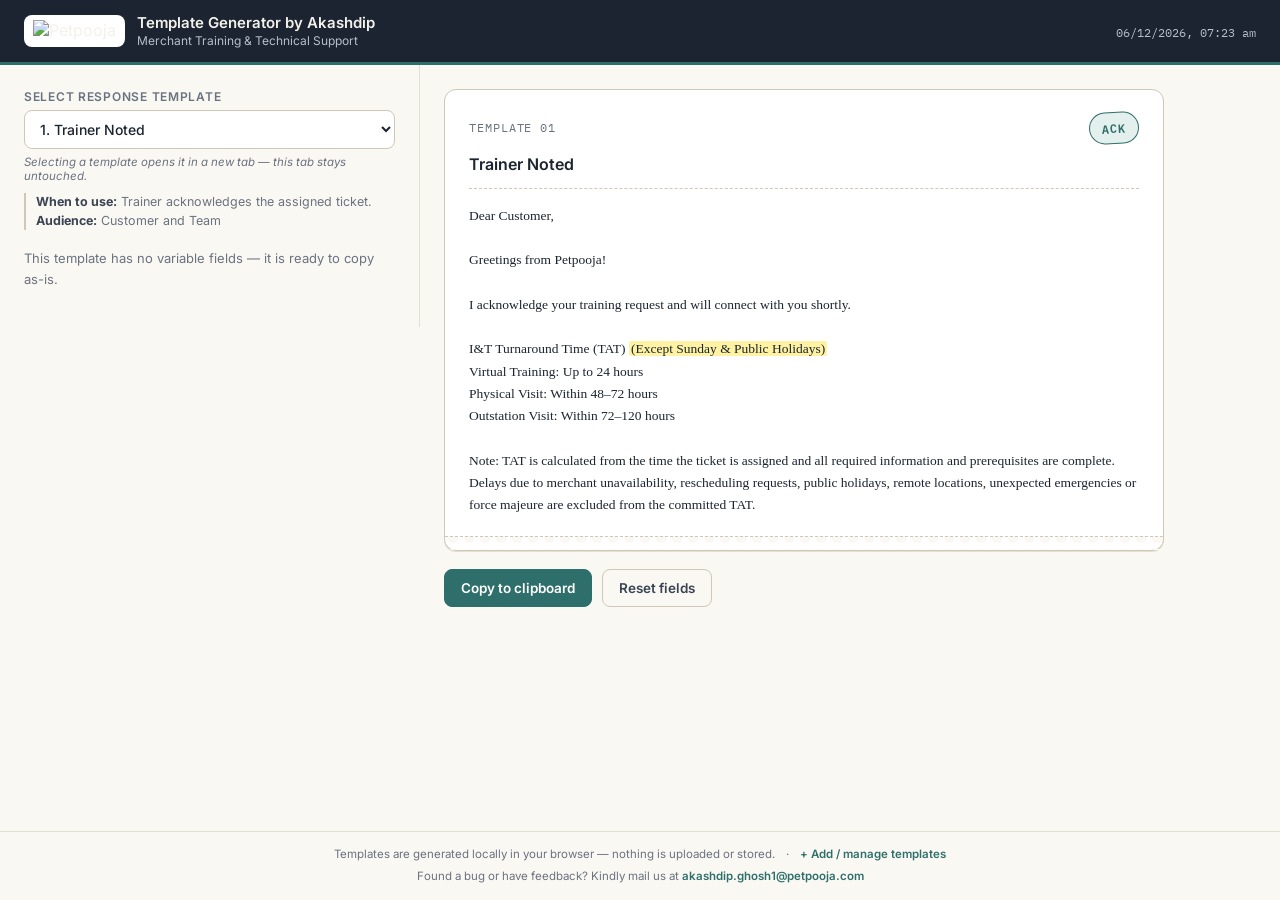
==== index.html @ debadb3f "Add files via upload" ====
<!DOCTYPE html>
<html lang="en">
<head>
<meta charset="UTF-8">
<meta name="viewport" content="width=device-width, initial-scale=1.0">
<title>Template Generator by Akashdip — Petpooja</title>
<link rel="preconnect" href="https://fonts.googleapis.com">
<link rel="preconnect" href="https://fonts.gstatic.com" crossorigin>
<link href="https://fonts.googleapis.com/css2?family=IBM+Plex+Mono:wght@400;500;600&family=Inter:wght@400;500;600;700&display=swap" rel="stylesheet">
<link rel="stylesheet" href="style.css">
</head>
<body>

<div class="app">

  <header class="topbar">
    <div class="brand">
      <span class="brand-logo-wrap"><img src="assets/pp-logo.png" alt="Petpooja" class="brand-logo"></span>
      <div class="brand-text">
        <span class="brand-title">Template Generator by Akashdip</span>
        <span class="brand-sub">Merchant Training &amp; Technical Support</span>
      </div>
    </div>
    <div class="topbar-right">
      <span class="ticket-clock" id="clock"></span>
    </div>
  </header>

  <main class="layout">

    <section class="panel form-panel">
      <div class="panel-inner">

        <label class="field-label" for="templatePicker">Select response template</label>
        <select id="templatePicker" class="template-select"></select>
        <p class="picker-hint">Selecting a template opens it in a new tab — this tab stays untouched.</p>
        <p class="template-meta" id="templateMeta"></p>

        <form id="dynamicForm" class="dynamic-form" autocomplete="off"></form>

      </div>
    </section>

    <section class="panel preview-panel">
      <div class="panel-inner">

        <div class="stub" id="stub">
          <div class="stub-head">
            <span class="stub-eyebrow" id="stubEyebrow">TEMPLATE 00</span>
            <span class="stamp" id="stamp">ACK</span>
          </div>
          <div class="stub-title" id="stubTitle">Template title</div>
          <div class="stub-divider"></div>
          <pre class="stub-body" id="previewBody"></pre>
          <div class="stub-perf" aria-hidden="true"></div>
        </div>

        <div class="preview-actions">
          <button type="button" id="copyBtn" class="btn btn-primary">Copy to clipboard</button>
          <button type="button" id="resetBtn" class="btn btn-ghost">Reset fields</button>
          <span class="copy-toast" id="copyToast">Copied</span>
        </div>

      </div>
    </section>

  </main>

  <footer class="footbar">
    <span>Templates are generated locally in your browser — nothing is uploaded or stored.</span>
    <span class="footbar-sep">·</span>
    <a href="manager.html" class="footbar-link">+ Add / manage templates</a>
    <br>
    <span>Found a bug or have feedback? Kindly mail us at <a href="mailto:akashdip.ghosh1@petpooja.com" class="footbar-link">akashdip.ghosh1@petpooja.com</a></span>
  </footer>

</div>

<script src="templates.js"></script>
<script src="engine.js"></script>
<script src="customTemplates.js"></script>
<script src="app.js"></script>
</body>
</html>
---- style.css ----
:root{
  --ink:#1B2430;
  --ink-soft:#3A4453;
  --paper:#FAF8F3;
  --paper-card:#FFFFFF;
  --line:#E4DFD3;
  --line-strong:#CFC8B6;
  --muted:#6B7280;

  --teal:#2F6F6B;
  --teal-bg:#E4F0EE;
  --amber:#C97A2B;
  --amber-bg:#FBEEDE;
  --rust:#B3503F;
  --rust-bg:#F7E6E2;

  --font-mono:'IBM Plex Mono', ui-monospace, monospace;
  --font-sans:'Inter', -apple-system, BlinkMacSystemFont, 'Segoe UI', sans-serif;
  --font-email: 'Times New Roman', Times, serif;

  --radius:10px;
}

*{box-sizing:border-box;}
html,body{margin:0;padding:0;}
body{
  background:var(--paper);
  color:var(--ink);
  font-family:var(--font-sans);
  min-height:100vh;
}

.app{
  display:flex;
  flex-direction:column;
  min-height:100vh;
}

/* Topbar */
.topbar{
  background:var(--ink);
  color:#F3F1EA;
  display:flex;
  align-items:center;
  justify-content:space-between;
  padding:14px 24px;
  border-bottom:3px solid var(--teal);
}
.brand{display:flex;align-items:center;gap:12px;}
.brand-logo-wrap{
  background:var(--paper-card);
  border-radius:8px;
  padding:5px 9px;
  display:flex;
  align-items:center;
}
.brand-logo{
  height:22px;
  width:auto;
  display:block;
}
.brand-text{display:flex;flex-direction:column;line-height:1.25;}
.brand-title{font-weight:600;font-size:15px;}
.brand-sub{font-size:12px;color:#B7BEC9;}
.ticket-clock{
  font-family:var(--font-mono);
  font-size:12px;
  color:#B7BEC9;
}

/* Layout */
.layout{
  flex:1;
  display:grid;
  grid-template-columns:minmax(320px,420px) 1fr;
  gap:0;
  align-items:start;
}
.panel{min-width:0;}
.panel-inner{padding:24px;}

.form-panel{
  border-right:1px solid var(--line);
  background:var(--paper);
  position:sticky;
  top:0;
  align-self:start;
  max-height:100vh;
  overflow-y:auto;
}

.preview-panel{background:var(--paper);}

/* Template picker */
.field-label{
  display:block;
  font-size:12px;
  font-weight:600;
  text-transform:uppercase;
  letter-spacing:0.06em;
  color:var(--muted);
  margin-bottom:6px;
}
select, input[type="text"], input[type="date"], input[type="time"], textarea{
  width:100%;
  font-family:var(--font-sans);
  font-size:14px;
  color:var(--ink);
  background:var(--paper-card);
  border:1px solid var(--line-strong);
  border-radius:8px;
  padding:9px 11px;
  outline:none;
  transition:border-color .12s ease, box-shadow .12s ease;
}
select:focus, input:focus, textarea:focus{
  border-color:var(--teal);
  box-shadow:0 0 0 3px var(--teal-bg);
}
textarea{resize:vertical;min-height:64px;line-height:1.5;}

.template-select{
  margin-bottom:6px;
  font-weight:500;
  cursor:pointer;
}
.picker-hint{
  font-size:11.5px;
  color:var(--muted);
  margin:0 0 10px;
  font-style:italic;
}
.template-meta{
  font-size:12.5px;
  color:var(--muted);
  margin:0 0 20px;
  line-height:1.5;
  border-left:2px solid var(--line-strong);
  padding-left:10px;
}
.template-meta b{color:var(--ink-soft);}

/* Dynamic form */
.dynamic-form{display:flex;flex-direction:column;gap:16px;}
.field-group{display:flex;flex-direction:column;gap:6px;}
.field-group.conditional{
  padding:10px 12px;
  background:#F1ECDD;
  border-radius:8px;
  border:1px dashed var(--line-strong);
}
.field-hint{font-size:11.5px;color:var(--muted);margin-top:-2px;}

.radio-row, .checkbox-col{
  display:flex;
  flex-wrap:wrap;
  gap:8px;
}
.checkbox-col{flex-direction:column;gap:8px;}
.radio-pill{
  display:flex;
  align-items:center;
  gap:6px;
  font-size:13.5px;
  border:1px solid var(--line-strong);
  background:var(--paper-card);
  border-radius:999px;
  padding:6px 12px;
  cursor:pointer;
  user-select:none;
}
.radio-pill input{margin:0;accent-color:var(--teal);}
.radio-pill:has(input:checked){
  border-color:var(--teal);
  background:var(--teal-bg);
  color:var(--teal);
  font-weight:600;
}
.checkbox-row{
  display:flex;
  align-items:center;
  gap:8px;
  font-size:13.5px;
}
.checkbox-row input{accent-color:var(--teal);}

.checklist-col{
  display:flex;
  flex-direction:column;
  gap:8px;
}
.checklist-row{
  display:flex;
  align-items:center;
  justify-content:space-between;
  gap:10px;
}
.checklist-item-label{
  font-size:13px;
  color:var(--ink-soft);
  flex:1;
}
.checklist-select{
  width:auto;
  min-width:88px;
  padding:6px 9px;
  font-size:13px;
}

.checklist-groups-wrap{
  display:flex;
  flex-direction:column;
  gap:14px;
  padding:14px;
  border:1px solid var(--line-strong);
  border-radius:8px;
  background:var(--paper-card);
}
.checklist-group-title{
  font-size:12.5px;
  font-weight:600;
  text-transform:uppercase;
  letter-spacing:0.05em;
  color:var(--teal);
  margin:8px 0 4px;
}
.checklist-group-title-colored{
  padding:6px 10px;
  border-radius:6px;
  margin:10px 0 6px;
  text-transform:none;
  letter-spacing:0.02em;
  font-size:12.5px;
}
.checklist-group-row{
  display:flex;
  flex-direction:column;
  gap:6px;
  padding:8px 0;
  border-bottom:1px solid var(--line);
}
.checklist-group-row .checklist-item-label{
  font-size:13px;
  line-height:1.4;
  color:var(--ink-soft);
}
.checklist-row-controls{
  display:flex;
  gap:8px;
}
.checklist-group-row .checklist-select{
  min-width:0;
  width:92px;
  flex:none;
  padding:7px 8px;
  font-size:13px;
}
.checklist-group-row .checklist-remarks{
  min-width:0;
  flex:1;
  padding:7px 9px;
  font-size:13px;
}

.datetime-row{display:flex;gap:8px;}
.datetime-row > *{flex:1;}

/* Preview stub */
.stub{
  background:var(--paper-card);
  border:1px solid var(--line-strong);
  border-radius:12px;
  padding:22px 24px 0;
  max-width:720px;
  box-shadow:0 1px 0 var(--line);
  position:relative;
}
.stub-head{
  display:flex;
  align-items:center;
  justify-content:space-between;
  margin-bottom:10px;
}
.stub-eyebrow{
  font-family:var(--font-mono);
  font-size:11.5px;
  letter-spacing:0.08em;
  color:var(--muted);
}
.stamp{
  font-family:var(--font-mono);
  font-weight:600;
  font-size:12px;
  letter-spacing:0.08em;
  padding:5px 12px;
  border-radius:999px;
  border:1.5px solid var(--teal);
  color:var(--teal);
  background:var(--teal-bg);
  transform:rotate(-3deg);
}
.stamp.amber{border-color:var(--amber);color:var(--amber);background:var(--amber-bg);}
.stamp.rust{border-color:var(--rust);color:var(--rust);background:var(--rust-bg);}

.stub-title{
  font-weight:600;
  font-size:16px;
  margin-bottom:14px;
}
.stub-divider{
  border-top:1px dashed var(--line-strong);
  margin-bottom:16px;
}
.stub-body{
  font-family:var(--font-email);
  font-size:13.5px;
  line-height:1.65;
  color:var(--ink);
  white-space:pre-wrap;
  word-wrap:break-word;
  margin:0;
  padding-bottom:20px;
  min-height:120px;
}
.stub-body mark.hl-yellow{
  background:#FFF3A3;
  color:inherit;
  padding:0 2px;
  border-radius:2px;
}
.stub-body strong{font-weight:700;}
.stub-body table{
  white-space:normal;
  margin:6px 0;
}
.stub-body table th, .stub-body table td{
  white-space:normal;
}
.stub-perf{
  height:14px;
  margin:0 -24px;
  background-image:radial-gradient(circle, var(--paper) 5px, transparent 5.5px);
  background-size:16px 16px;
  background-position:0 -7px;
  border-top:1px dashed var(--line-strong);
}

.preview-actions{
  display:flex;
  align-items:center;
  gap:10px;
  margin-top:18px;
  max-width:720px;
}
.btn{
  font-family:var(--font-sans);
  font-size:13.5px;
  font-weight:600;
  border-radius:8px;
  padding:10px 16px;
  cursor:pointer;
  border:1px solid transparent;
  transition:transform .08s ease, background .12s ease;
}
.btn:active{transform:scale(0.98);}
.btn-primary{
  background:var(--teal);
  color:#fff;
  border-color:var(--teal);
}
.btn-primary:hover{background:#255b57;}
.btn-ghost{
  background:transparent;
  color:var(--ink-soft);
  border-color:var(--line-strong);
}
.btn-ghost:hover{background:var(--paper-card);}
.copy-toast{
  font-size:12.5px;
  color:var(--teal);
  font-weight:600;
  opacity:0;
  transition:opacity .2s ease;
}
.copy-toast.show{opacity:1;}

/* Footbar */
.footbar{
  padding:12px 24px;
  border-top:1px solid var(--line);
  font-size:11.5px;
  color:var(--muted);
  text-align:center;
  line-height:1.9;
}
.footbar-sep{margin:0 8px;}
.footbar-link{
  color:var(--teal);
  font-weight:600;
  text-decoration:none;
}
.footbar-link:hover{text-decoration:underline;}

/* Responsive */
@media (max-width: 860px){
  .layout{grid-template-columns:1fr;}
  .form-panel{position:relative;max-height:none;border-right:none;border-bottom:1px solid var(--line);}
  .stub{padding:18px 16px 0;}
  .stub-perf{margin:0 -16px;}
}
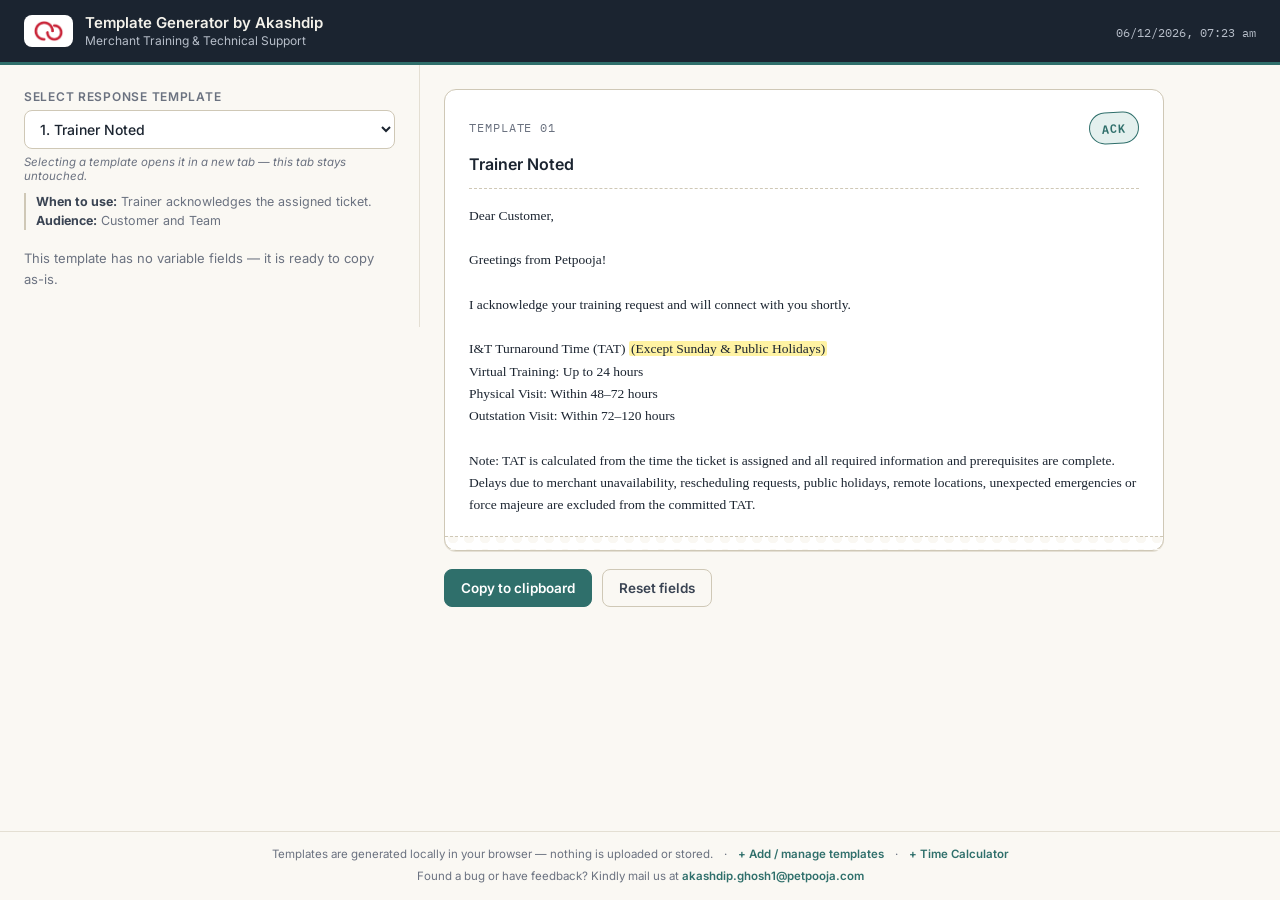
==== commit fe2d9dab: "Add files via upload" ====
--- a/index.html
+++ b/index.html
@@ -14,13 +14,13 @@
 <div class="app">
 
   <header class="topbar">
-    <div class="brand">
+    <a href="index.html" class="brand" style="text-decoration:none;">
       <span class="brand-logo-wrap"><img src="assets/pp-logo.png" alt="Petpooja" class="brand-logo"></span>
       <div class="brand-text">
         <span class="brand-title">Template Generator by Akashdip</span>
         <span class="brand-sub">Merchant Training &amp; Technical Support</span>
       </div>
-    </div>
+    </a>
     <div class="topbar-right">
       <span class="ticket-clock" id="clock"></span>
     </div>
@@ -70,6 +70,8 @@
     <span>Templates are generated locally in your browser — nothing is uploaded or stored.</span>
     <span class="footbar-sep">·</span>
     <a href="manager.html" class="footbar-link">+ Add / manage templates</a>
+    <span class="footbar-sep">·</span>
+    <a href="timecalc.html" class="footbar-link">+ Time Calculator</a>
     <br>
     <span>Found a bug or have feedback? Kindly mail us at <a href="mailto:akashdip.ghosh1@petpooja.com" class="footbar-link">akashdip.ghosh1@petpooja.com</a></span>
   </footer>
--- a/style.css
+++ b/style.css
@@ -46,7 +46,7 @@
   padding:14px 24px;
   border-bottom:3px solid var(--teal);
 }
-.brand{display:flex;align-items:center;gap:12px;}
+.brand{display:flex;align-items:center;gap:12px;color:inherit;cursor:pointer;}
 .brand-logo-wrap{
   background:var(--paper-card);
   border-radius:8px;
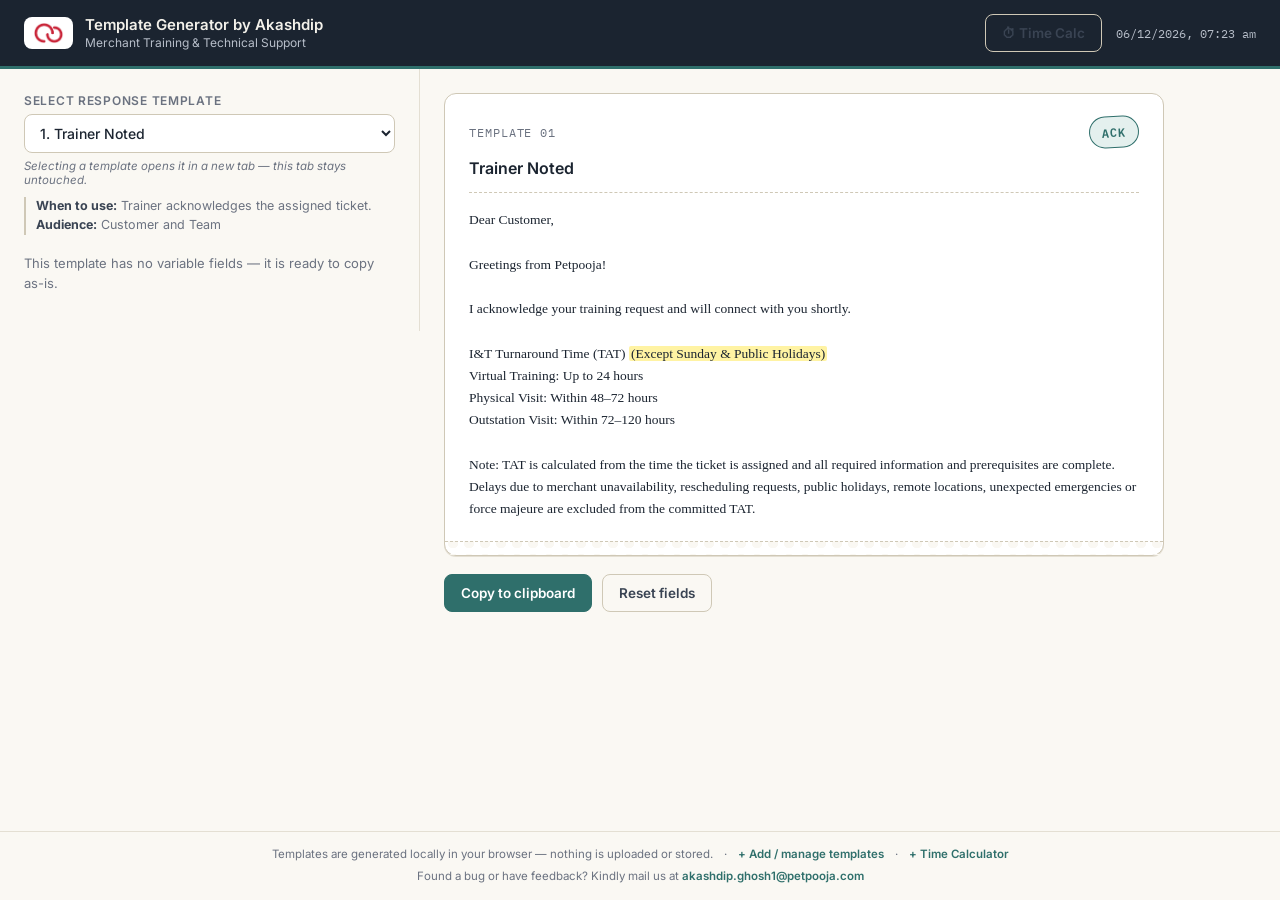
==== commit 1142c923: "Add files via upload" ====
--- a/index.html
+++ b/index.html
@@ -22,6 +22,7 @@
       </div>
     </a>
     <div class="topbar-right">
+      <a href="timecalc.html" class="btn btn-ghost topbar-tool-btn">⏱ Time Calc</a>
       <span class="ticket-clock" id="clock"></span>
     </div>
   </header>
--- a/style.css
+++ b/style.css
@@ -67,6 +67,23 @@
   font-size:12px;
   color:#B7BEC9;
 }
+.topbar-right{
+  display:flex;
+  align-items:center;
+  gap:14px;
+}
+.topbar-tool-btn{
+  color:#F3F1EA;
+  border:1px solid var(--teal);
+  background:rgba(47,111,107,0.18);
+  font-size:12.5px;
+  font-weight:600;
+  padding:7px 13px;
+  border-radius:999px;
+  text-decoration:none;
+  white-space:nowrap;
+}
+.topbar-tool-btn:hover{background:var(--teal);}
 
 /* Layout */
 .layout{
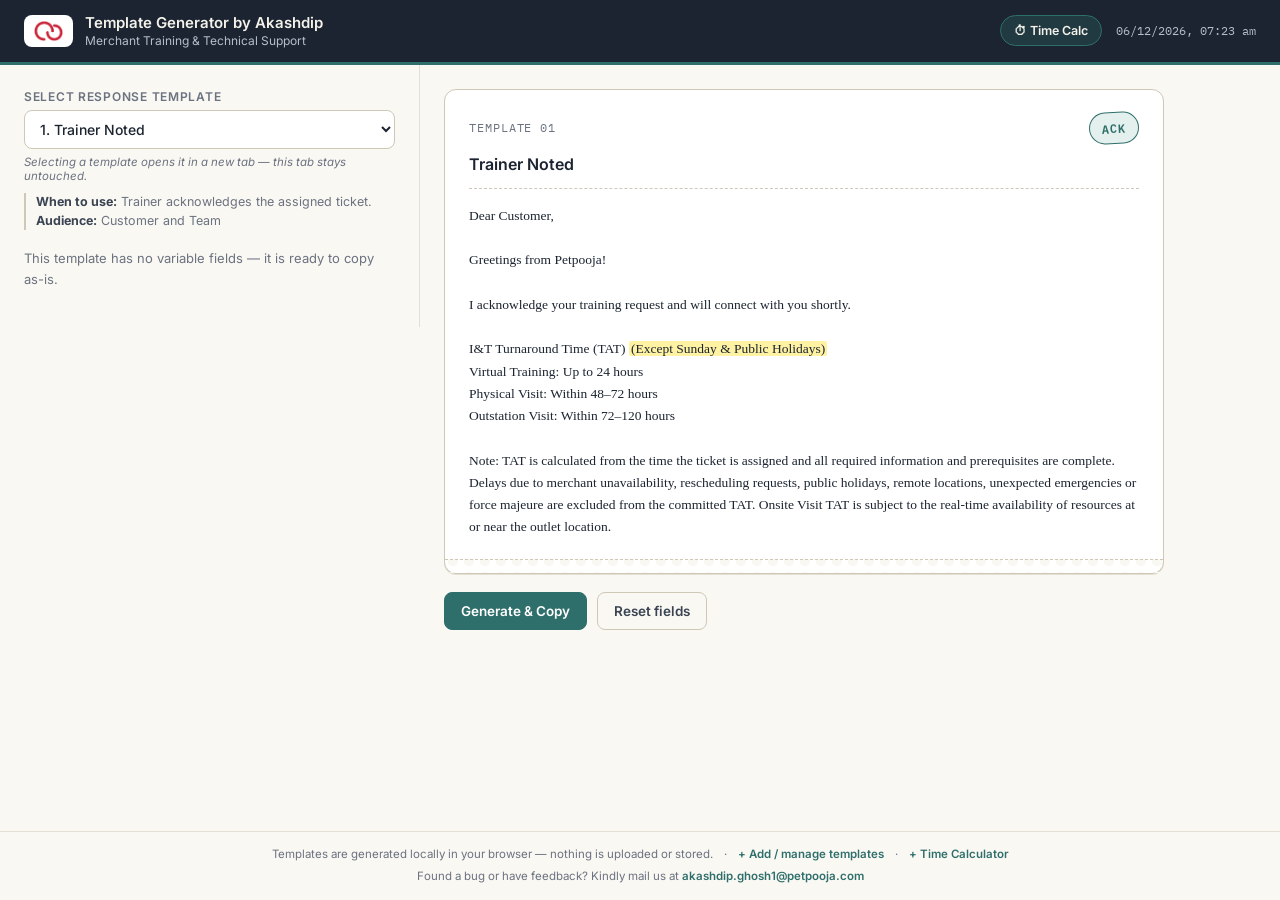
==== commit 1e3384b1: "Add files via upload" ====
--- a/index.html
+++ b/index.html
@@ -57,10 +57,11 @@
         </div>
 
         <div class="preview-actions">
-          <button type="button" id="copyBtn" class="btn btn-primary">Copy to clipboard</button>
+          <button type="button" id="copyBtn" class="btn btn-primary">Generate &amp; Copy</button>
           <button type="button" id="resetBtn" class="btn btn-ghost">Reset fields</button>
           <span class="copy-toast" id="copyToast">Copied</span>
         </div>
+        <p class="mandatory-hint" id="mandatoryHint"></p>
 
       </div>
     </section>
--- a/style.css
+++ b/style.css
@@ -72,10 +72,10 @@
   align-items:center;
   gap:14px;
 }
-.topbar-tool-btn{
+.btn.btn-ghost.topbar-tool-btn{
   color:#F3F1EA;
   border:1px solid var(--teal);
-  background:rgba(47,111,107,0.18);
+  background:rgba(47,111,107,0.28);
   font-size:12.5px;
   font-weight:600;
   padding:7px 13px;
@@ -83,7 +83,7 @@
   text-decoration:none;
   white-space:nowrap;
 }
-.topbar-tool-btn:hover{background:var(--teal);}
+.btn.btn-ghost.topbar-tool-btn:hover{background:var(--teal);}
 
 /* Layout */
 .layout{
@@ -348,7 +348,7 @@
 .stub-body strong{font-weight:700;}
 .stub-body table{
   white-space:normal;
-  margin:6px 0;
+  margin:2px 0;
 }
 .stub-body table th, .stub-body table td{
   white-space:normal;
@@ -425,3 +425,15 @@
   .stub{padding:18px 16px 0;}
   .stub-perf{margin:0 -16px;}
 }
+
+
+/* Mandatory fields, 24-hour time picker, disabled generate button */
+.req-star{color:var(--rust);font-weight:700;}
+.time24{display:flex;align-items:center;gap:6px;}
+.time24 select{flex:0 0 82px;width:82px;}
+.time24-sep{font-weight:700;color:var(--ink-soft);}
+.time24-hint{font-size:12px;color:var(--muted);margin-left:6px;font-family:var(--font-mono);white-space:nowrap;}
+.btn:disabled{opacity:.45;cursor:not-allowed;}
+.btn-primary:disabled:hover{background:var(--teal);}
+.mandatory-hint{font-size:12.5px;color:var(--rust);margin:10px 0 0;max-width:720px;line-height:1.5;}
+.mandatory-hint.ok{color:var(--teal);}
